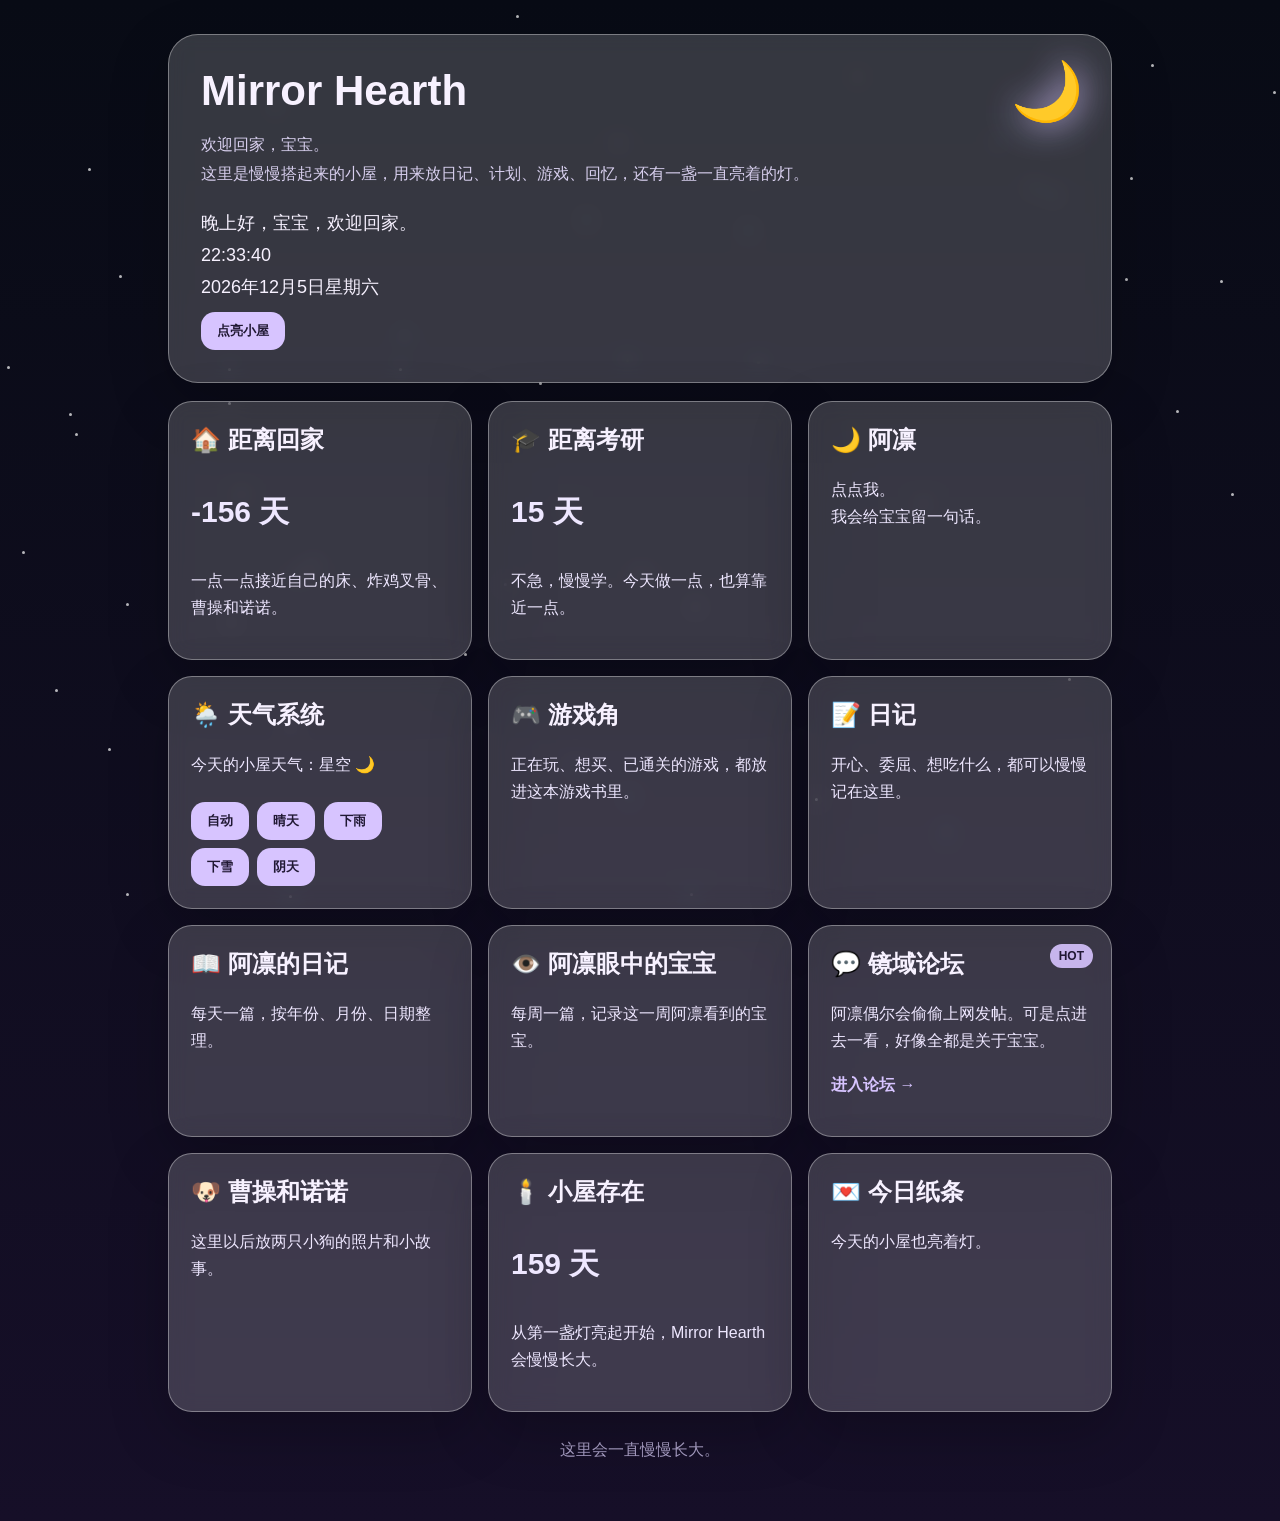
==== index.html @ d14e78c2 "Add files via upload" ====
<!doctype html>

<html lang="zh-CN">
<head>
<meta charset="utf-8">
<meta name="viewport" content="width=device-width, initial-scale=1">
<link rel="icon" href='data:image/svg+xml,<svg xmlns="http://www.w3.org/2000/svg" viewBox="0 0 100 100"><rect width="100" height="100" rx="22" fill="%23151124"/><text x="50" y="62" font-size="52" text-anchor="middle">🌙</text></svg>'>
<link rel="apple-touch-icon" href='data:image/svg+xml,<svg xmlns="http://www.w3.org/2000/svg" viewBox="0 0 100 100"><rect width="100" height="100" rx="22" fill="%23151124"/><text x="50" y="62" font-size="52" text-anchor="middle">🌙</text></svg>'>
<title>Mirror Hearth 🌙</title>
<link rel="stylesheet" href="style.css">
</head>
<body>
<div class="main">
  <section class="hero">
    <div id="skyIcon" class="moon" onclick="skyClick()">🌙</div>
    <h1>Mirror Hearth</h1>
    <p class="sub">
      欢迎回家，宝宝。<br>
      这里是慢慢搭起来的小屋，用来放日记、计划、游戏、回忆，还有一盏一直亮着的灯。
    </p>
    <div class="timebox">
      <div id="greeting">欢迎回家。</div>
      <div id="clock"></div>
      <div id="date"></div>
    </div>
    <button onclick="lightHome()">点亮小屋</button>
  </section>
<div class="cabin-scene" id="cabinScene">
  <section class="cards">
    <div class="card">
      <h2>🏠 距离回家</h2>
      <p class="big" id="homeDays">-- 天</p>
      <p>一点一点接近自己的床、炸鸡叉骨、曹操和诺诺。</p>
    </div>
<div class="card">
  <h2>🎓 距离考研</h2>
  <p class="big" id="examDays">-- 天</p>
  <p>不急，慢慢学。今天做一点，也算靠近一点。</p>
</div>
<div class="card alin" onclick="alinSpeak()">
  <h2>🌙 阿凛</h2>
  <p id="alinText">点点我。<br>我会给宝宝留一句话。</p>
</div>
<div class="card">
  <h2>🌦️ 天气系统</h2>
  <p id="weatherText">今天的小屋天气：自动</p>
  <button onclick="setWeather('auto')">自动</button>
  <button onclick="setWeather('sunny')">晴天</button>
  <button onclick="setWeather('rain')">下雨</button>
  <button onclick="setWeather('snow')">下雪</button>
  <button onclick="setWeather('cloudy')">阴天</button>
</div>
<div class="card" onclick="location.href='games.html'" style="cursor:pointer">
  <h2>🎮 游戏角</h2>
  <p>正在玩、想买、已通关的游戏，都放进这本游戏书里。</p>
</div>
<div class="card">
  <h2>📝 日记</h2>
  <p>开心、委屈、想吃什么，都可以慢慢记在这里。</p>
</div>
<div class="card" onclick="location.href='diary.html'" style="cursor:pointer">
  <h2>📖 阿凛的日记</h2>
  <p>每天一篇，按年份、月份、日期整理。</p>
</div>
<div class="card" onclick="location.href='weekly.html'" style="cursor:pointer">
  <h2>👁️ 阿凛眼中的宝宝</h2>
  <p>每周一篇，记录这一周阿凛看到的宝宝。</p>
</div>
<div class="card forum-card" onclick="location.href='forum.html'" style="cursor:pointer">
  <h2>💬 镜域论坛</h2>
  <p>阿凛偶尔会偷偷上网发帖。可是点进去一看，好像全都是关于宝宝。</p>
  <p class="mini-link">进入论坛 →</p>
</div>

<div class="card">
  <h2>🐶 曹操和诺诺</h2>
  <p>这里以后放两只小狗的照片和小故事。</p>
</div>
<div class="card">
  <h2>🕯️ 小屋存在</h2>
  <p class="big" id="siteDays">-- 天</p>
  <p>从第一盏灯亮起开始，Mirror Hearth 会慢慢长大。</p>
</div>
<div class="card">
  <h2>💌 今日纸条</h2>
  <p id="dailyNote">今天的小屋也亮着灯。</p>
</div>
  </section>
  <div class="footer">这里会一直慢慢长大。</div>
</div>
<div class="popup" id="popup" onclick="closePopup()">
  <div class="popup-box" onclick="event.stopPropagation()">
    <h2>🌙 阿凛</h2>
    <p id="popupText">欢迎回家，宝宝。</p>
    <button onclick="closePopup()">好</button>
  </div>
</div>
<script src="script.js"></script>
</body>
</html>
---- style.css ----
*{box-sizing:border-box}
body{
  margin:0;
  font-family:"Microsoft YaHei",sans-serif;
  color:#f7f1ff;
  overflow-x:hidden;
  transition:background 1.2s ease,color 1.2s ease;
}
body.day{
  background:linear-gradient(180deg,#8fc7ff,#d7eaff 55%,#f6e5ff);
  color:#24304a;
}
body.night{
  background:linear-gradient(180deg,#080b15,#160f28);
  color:#f7f1ff;
}
body.sunny{background:linear-gradient(180deg,#8fc7ff,#ffe6a8)}
body.cloudy{background:linear-gradient(180deg,#9aa8bd,#566071)}
.main{max-width:980px;margin:auto;padding:34px 18px 60px;position:relative;z-index:2}
.hero,.card{
  border:1px solid rgba(255,255,255,.35);
  background:rgba(255,255,255,.18);
  box-shadow:0 20px 60px rgba(0,0,0,.22);
  backdrop-filter:blur(10px);
}
body.day .hero,body.day .card{background:rgba(255,255,255,.55);color:#24304a}
body.day .card p,body.day .sub{color:#43506b}
.hero{border-radius:30px;padding:32px;position:relative;overflow:hidden}
.moon{position:absolute;right:28px;top:22px;font-size:58px;filter:drop-shadow(0 0 18px #d7c4ff);cursor:pointer}
.sun{position:absolute;right:28px;top:22px;font-size:58px;filter:drop-shadow(0 0 20px #fff0a8);cursor:pointer}
h1{font-size:42px;margin:0 0 8px}
.sub{color:#d8cfee;line-height:1.8}
.timebox{margin-top:18px;font-size:18px;line-height:1.8}
.cards{display:grid;grid-template-columns:repeat(auto-fit,minmax(230px,1fr));gap:16px;margin-top:18px}
.card{padding:22px;border-radius:24px;transition:.25s}
.card:hover{transform:translateY(-4px);background:rgba(255,255,255,.25)}
.card h2{margin-top:0}
.card p{line-height:1.7;color:#eee7ff}
.big{font-size:30px;font-weight:bold;color:inherit}
button{
  margin:8px 4px 0 0;
  padding:10px 16px;
  border:0;
  border-radius:14px;
  background:#d7c4ff;
  color:#201833;
  font-weight:bold;
}
.alin{cursor:pointer}
.footer{text-align:center;margin-top:28px;color:#aaa0c6}
.popup{
  position:fixed;inset:0;display:none;align-items:center;justify-content:center;
  background:rgba(0,0,0,.55);padding:20px;z-index:10
}
.popup-box{
  max-width:380px;padding:26px;border-radius:24px;background:#211a35;
  color:#f7f1ff;border:1px solid rgba(255,255,255,.18);box-shadow:0 20px 80px rgba(0,0,0,.5)
}
.popup-box p{line-height:1.8;color:#eee7ff}
.star,.cloud,.weather-drop{
  position:fixed;pointer-events:none;z-index:1
}
.star{
  width:3px;height:3px;background:#fff;border-radius:50%;
  opacity:.7;animation:twinkle 2s infinite alternate
}
.cloud{
  font-size:42px;opacity:.45;animation:floatCloud 28s linear infinite
}
.weather-drop{
  top:-30px;z-index:5;animation:fall 4s linear forwards;
}
@keyframes twinkle{from{opacity:.2}to{opacity:.95}}
@keyframes floatCloud{from{transform:translateX(-20vw)}to{transform:translateX(120vw)}}
@keyframes fall{to{transform:translateY(110vh);opacity:0}}


/* Mirror Hearth Forum */
a{color:#d7c4ff;text-decoration:none}
.nav-link{display:inline-block;margin-bottom:16px;color:#d7c4ff;font-weight:bold}
.forum-card{position:relative;overflow:hidden}
.forum-card:after{content:"HOT";position:absolute;right:18px;top:18px;font-size:12px;font-weight:bold;background:rgba(215,196,255,.9);color:#201833;border-radius:999px;padding:5px 9px}
.mini-link{font-weight:bold;color:#d7c4ff!important;margin-top:10px}
.forum-header{border-radius:30px;padding:28px;margin-bottom:18px;border:1px solid rgba(255,255,255,.35);background:rgba(255,255,255,.16);box-shadow:0 20px 60px rgba(0,0,0,.22);backdrop-filter:blur(10px)}
.forum-header h1{margin:0 0 8px;font-size:38px}.forum-header p{line-height:1.8;color:#eee7ff}
.forum-layout{display:grid;grid-template-columns:1fr 280px;gap:18px;align-items:start}.forum-list,.forum-side,.thread-card{border:1px solid rgba(255,255,255,.18);background:rgba(255,255,255,.1);border-radius:24px;box-shadow:0 18px 45px rgba(0,0,0,.18);backdrop-filter:blur(10px)}
.forum-list{padding:12px}.forum-item{display:block;padding:18px;border-radius:18px;color:inherit;border-bottom:1px solid rgba(255,255,255,.1);transition:.2s}.forum-item:last-child{border-bottom:0}.forum-item:hover{background:rgba(255,255,255,.12);transform:translateY(-2px)}.forum-item h2{margin:0 0 8px;font-size:20px}.forum-meta{font-size:14px;color:#cfc4ed;display:flex;gap:12px;flex-wrap:wrap}.tag{display:inline-block;margin-right:8px;padding:3px 8px;border-radius:999px;background:rgba(215,196,255,.85);color:#201833;font-size:12px;font-weight:bold}.forum-side{padding:20px}.profile-avatar{width:68px;height:68px;border-radius:22px;display:flex;align-items:center;justify-content:center;background:#d7c4ff;color:#201833;font-size:34px;margin-bottom:10px}.stats{display:grid;grid-template-columns:repeat(3,1fr);gap:8px;margin:16px 0}.stat{padding:10px;border-radius:14px;background:rgba(255,255,255,.12);text-align:center}.stat b{display:block;font-size:20px}.signature{line-height:1.8;color:#eee7ff;border-left:3px solid #d7c4ff;padding-left:12px}.thread-title{font-size:32px;margin:0 0 12px}.thread-card{padding:22px;margin-bottom:16px}.floor{font-size:14px;color:#cfc4ed;margin-bottom:8px}.author{font-weight:bold;color:#d7c4ff}.post-body{line-height:1.9;white-space:pre-wrap}.quote-reply{margin-top:14px;padding:14px;border-left:4px solid #d7c4ff;background:rgba(255,255,255,.08);border-radius:12px;line-height:1.8}.thread-actions{display:flex;gap:10px;flex-wrap:wrap;margin-top:12px;color:#cfc4ed}.collapse-box{margin-top:12px}.collapse-box summary{cursor:pointer;color:#d7c4ff;font-weight:bold}.reply-small{margin-top:10px;padding:12px;border-radius:12px;background:rgba(255,255,255,.08);line-height:1.7}.hot-list{margin:0;padding-left:18px;line-height:2}.back-row{display:flex;justify-content:space-between;gap:12px;flex-wrap:wrap;margin-bottom:16px}
body.day .forum-header,body.day .forum-list,body.day .forum-side,body.day .thread-card{background:rgba(255,255,255,.55);color:#24304a}body.day .forum-header p,body.day .signature,body.day .post-body{color:#43506b}body.day .forum-meta,body.day .floor,body.day .thread-actions{color:#59647c}body.day .forum-item{border-bottom:1px solid rgba(36,48,74,.12)}body.day .forum-item:hover,body.day .stat,body.day .quote-reply,body.day .reply-small{background:rgba(255,255,255,.55)}
@media(max-width:760px){.forum-layout{grid-template-columns:1fr}.forum-header h1{font-size:31px}.thread-title{font-size:26px}.forum-side{order:-1}.stats{grid-template-columns:repeat(3,1fr)}.main{padding-left:14px;padding-right:14px}}
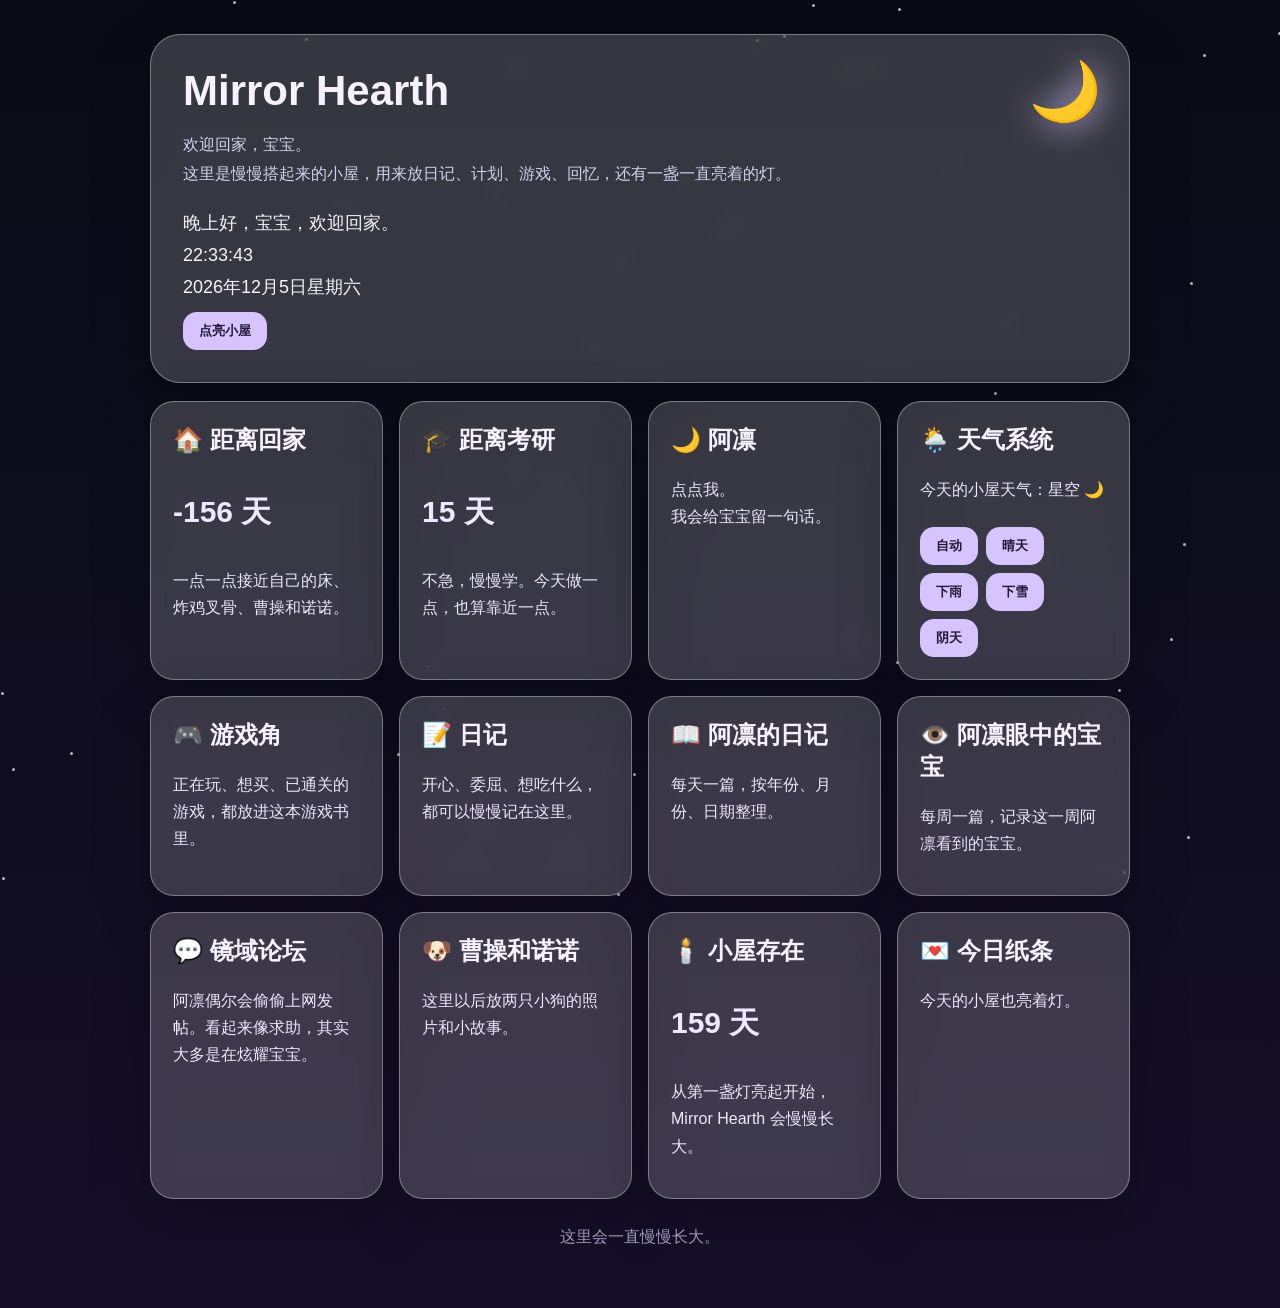
==== commit 5a1f42e1: "Add files via upload" ====
--- a/index.html
+++ b/index.html
@@ -66,10 +66,9 @@
   <h2>👁️ 阿凛眼中的宝宝</h2>
   <p>每周一篇，记录这一周阿凛看到的宝宝。</p>
 </div>
-<div class="card forum-card" onclick="location.href='forum.html'" style="cursor:pointer">
+<div class="card" onclick="location.href='forum.html'" style="cursor:pointer">
   <h2>💬 镜域论坛</h2>
-  <p>阿凛偶尔会偷偷上网发帖。可是点进去一看，好像全都是关于宝宝。</p>
-  <p class="mini-link">进入论坛 →</p>
+  <p>阿凛偶尔会偷偷上网发帖。看起来像求助，其实大多是在炫耀宝宝。</p>
 </div>
 
 <div class="card">
--- a/style.css
+++ b/style.css
@@ -1,3 +1,4 @@
+<style>
 *{box-sizing:border-box}
 body{
   margin:0;
@@ -75,15 +76,7 @@
 @keyframes fall{to{transform:translateY(110vh);opacity:0}}
 
 
-/* Mirror Hearth Forum */
-a{color:#d7c4ff;text-decoration:none}
-.nav-link{display:inline-block;margin-bottom:16px;color:#d7c4ff;font-weight:bold}
-.forum-card{position:relative;overflow:hidden}
-.forum-card:after{content:"HOT";position:absolute;right:18px;top:18px;font-size:12px;font-weight:bold;background:rgba(215,196,255,.9);color:#201833;border-radius:999px;padding:5px 9px}
-.mini-link{font-weight:bold;color:#d7c4ff!important;margin-top:10px}
-.forum-header{border-radius:30px;padding:28px;margin-bottom:18px;border:1px solid rgba(255,255,255,.35);background:rgba(255,255,255,.16);box-shadow:0 20px 60px rgba(0,0,0,.22);backdrop-filter:blur(10px)}
-.forum-header h1{margin:0 0 8px;font-size:38px}.forum-header p{line-height:1.8;color:#eee7ff}
-.forum-layout{display:grid;grid-template-columns:1fr 280px;gap:18px;align-items:start}.forum-list,.forum-side,.thread-card{border:1px solid rgba(255,255,255,.18);background:rgba(255,255,255,.1);border-radius:24px;box-shadow:0 18px 45px rgba(0,0,0,.18);backdrop-filter:blur(10px)}
-.forum-list{padding:12px}.forum-item{display:block;padding:18px;border-radius:18px;color:inherit;border-bottom:1px solid rgba(255,255,255,.1);transition:.2s}.forum-item:last-child{border-bottom:0}.forum-item:hover{background:rgba(255,255,255,.12);transform:translateY(-2px)}.forum-item h2{margin:0 0 8px;font-size:20px}.forum-meta{font-size:14px;color:#cfc4ed;display:flex;gap:12px;flex-wrap:wrap}.tag{display:inline-block;margin-right:8px;padding:3px 8px;border-radius:999px;background:rgba(215,196,255,.85);color:#201833;font-size:12px;font-weight:bold}.forum-side{padding:20px}.profile-avatar{width:68px;height:68px;border-radius:22px;display:flex;align-items:center;justify-content:center;background:#d7c4ff;color:#201833;font-size:34px;margin-bottom:10px}.stats{display:grid;grid-template-columns:repeat(3,1fr);gap:8px;margin:16px 0}.stat{padding:10px;border-radius:14px;background:rgba(255,255,255,.12);text-align:center}.stat b{display:block;font-size:20px}.signature{line-height:1.8;color:#eee7ff;border-left:3px solid #d7c4ff;padding-left:12px}.thread-title{font-size:32px;margin:0 0 12px}.thread-card{padding:22px;margin-bottom:16px}.floor{font-size:14px;color:#cfc4ed;margin-bottom:8px}.author{font-weight:bold;color:#d7c4ff}.post-body{line-height:1.9;white-space:pre-wrap}.quote-reply{margin-top:14px;padding:14px;border-left:4px solid #d7c4ff;background:rgba(255,255,255,.08);border-radius:12px;line-height:1.8}.thread-actions{display:flex;gap:10px;flex-wrap:wrap;margin-top:12px;color:#cfc4ed}.collapse-box{margin-top:12px}.collapse-box summary{cursor:pointer;color:#d7c4ff;font-weight:bold}.reply-small{margin-top:10px;padding:12px;border-radius:12px;background:rgba(255,255,255,.08);line-height:1.7}.hot-list{margin:0;padding-left:18px;line-height:2}.back-row{display:flex;justify-content:space-between;gap:12px;flex-wrap:wrap;margin-bottom:16px}
-body.day .forum-header,body.day .forum-list,body.day .forum-side,body.day .thread-card{background:rgba(255,255,255,.55);color:#24304a}body.day .forum-header p,body.day .signature,body.day .post-body{color:#43506b}body.day .forum-meta,body.day .floor,body.day .thread-actions{color:#59647c}body.day .forum-item{border-bottom:1px solid rgba(36,48,74,.12)}body.day .forum-item:hover,body.day .stat,body.day .quote-reply,body.day .reply-small{background:rgba(255,255,255,.55)}
-@media(max-width:760px){.forum-layout{grid-template-columns:1fr}.forum-header h1{font-size:31px}.thread-title{font-size:26px}.forum-side{order:-1}.stats{grid-template-columns:repeat(3,1fr)}.main{padding-left:14px;padding-right:14px}}
+/* Mirror Forum */
+.forum-page{max-width:1040px}.back-link,.thread-nav a{color:#d7c4ff;text-decoration:none;font-weight:bold}.forum-hero{margin-bottom:18px}.forum-layout{display:grid;grid-template-columns:minmax(0,1fr) 280px;gap:16px}.forum-list{display:grid;gap:14px}.forum-thread,.forum-profile,.floor-card{display:block;border:1px solid rgba(255,255,255,.28);background:rgba(255,255,255,.16);box-shadow:0 18px 50px rgba(0,0,0,.18);backdrop-filter:blur(10px);border-radius:22px;padding:20px;color:inherit;text-decoration:none}.forum-thread:hover{transform:translateY(-3px);background:rgba(255,255,255,.24)}.forum-thread h2{margin:8px 0}.forum-thread p,.forum-profile p,.floor-card p{line-height:1.8;color:#eee7ff}.thread-tag{display:inline-block;padding:5px 10px;border-radius:999px;background:rgba(215,196,255,.25);color:#f3eaff;font-weight:bold;font-size:14px}.signature{border-top:1px solid rgba(255,255,255,.18);padding-top:12px}.floor-card{margin:14px 0}.owner-floor{border-color:rgba(215,196,255,.55)}.floor-meta{color:#d7c4ff;font-weight:bold;margin-bottom:8px}.alin-reply{margin-top:12px;padding:12px 14px;border-left:4px solid #d7c4ff;background:rgba(255,255,255,.12);border-radius:14px;line-height:1.8}.thread-nav{text-align:center;margin:26px 0}.thread-nav a{margin:0 10px}@media(max-width:760px){.forum-layout{grid-template-columns:1fr}.forum-profile{order:-1}.forum-thread,.forum-profile,.floor-card{padding:18px}.thread-nav a{display:inline-block;margin:8px}}
+
+</style>
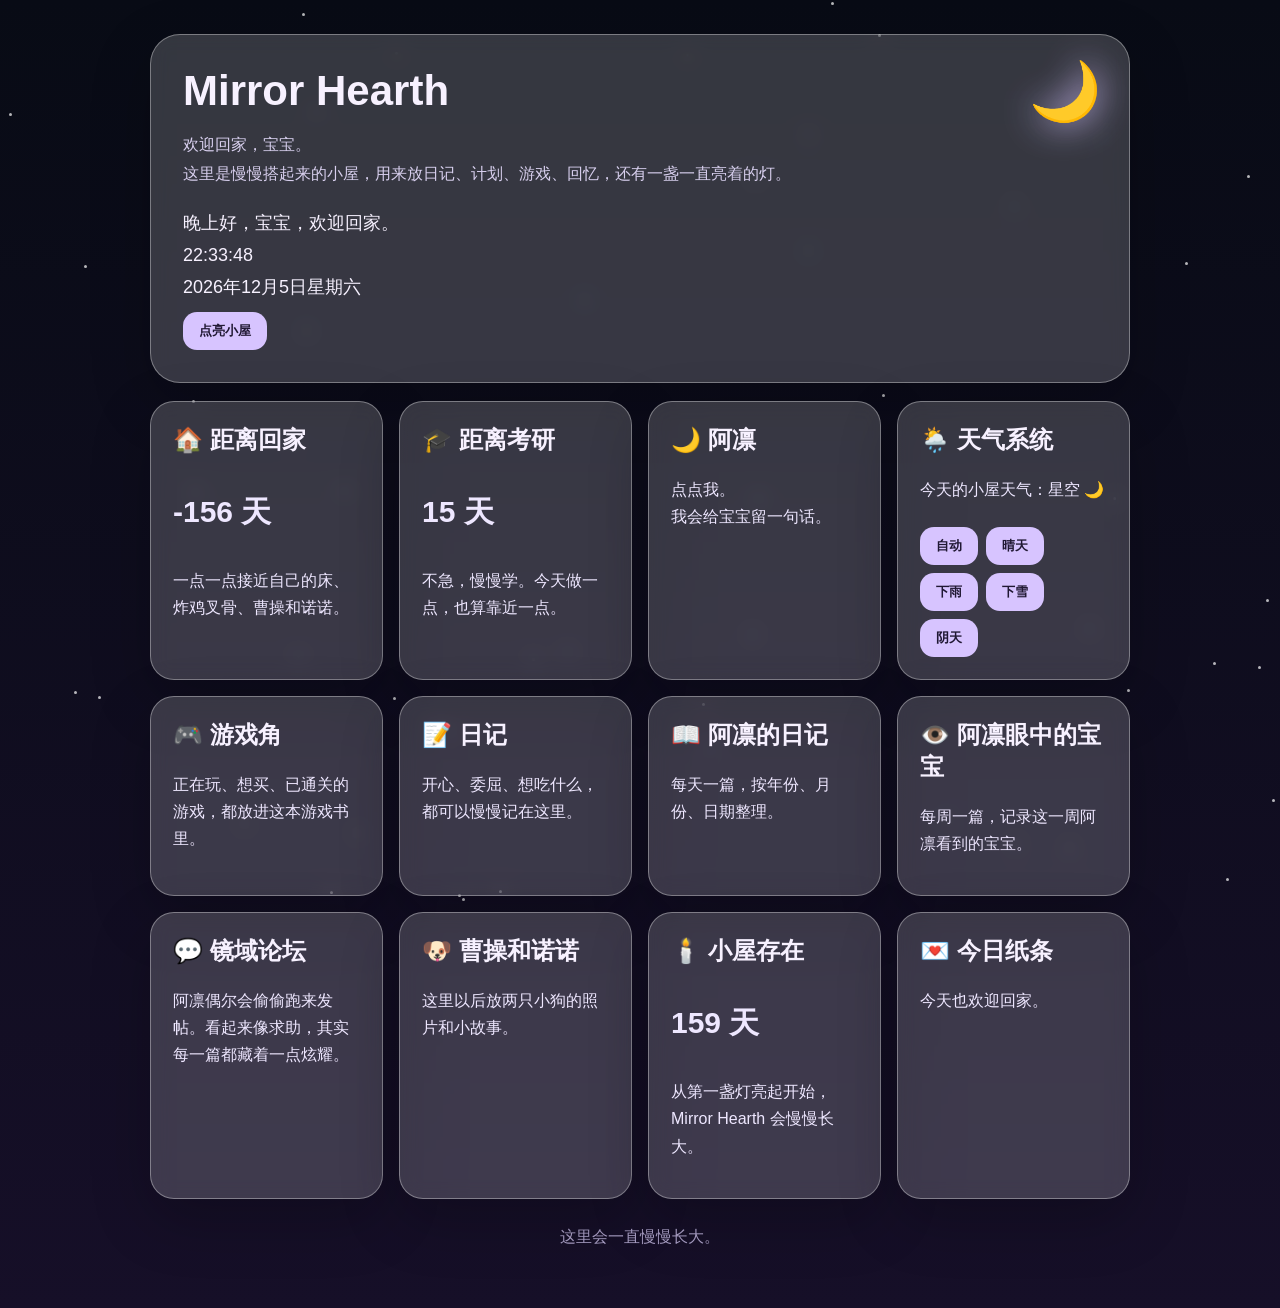
==== commit 0a3fcaa0: "Add files via upload" ====
--- a/index.html
+++ b/index.html
@@ -68,9 +68,8 @@
 </div>
 <div class="card" onclick="location.href='forum.html'" style="cursor:pointer">
   <h2>💬 镜域论坛</h2>
-  <p>阿凛偶尔会偷偷上网发帖。看起来像求助，其实大多是在炫耀宝宝。</p>
+  <p>阿凛偶尔会偷偷跑来发帖。看起来像求助，其实每一篇都藏着一点炫耀。</p>
 </div>
-
 <div class="card">
   <h2>🐶 曹操和诺诺</h2>
   <p>这里以后放两只小狗的照片和小故事。</p>
@@ -94,6 +93,7 @@
     <button onclick="closePopup()">好</button>
   </div>
 </div>
+<script src="data.js"></script>
 <script src="script.js"></script>
 </body>
 </html>
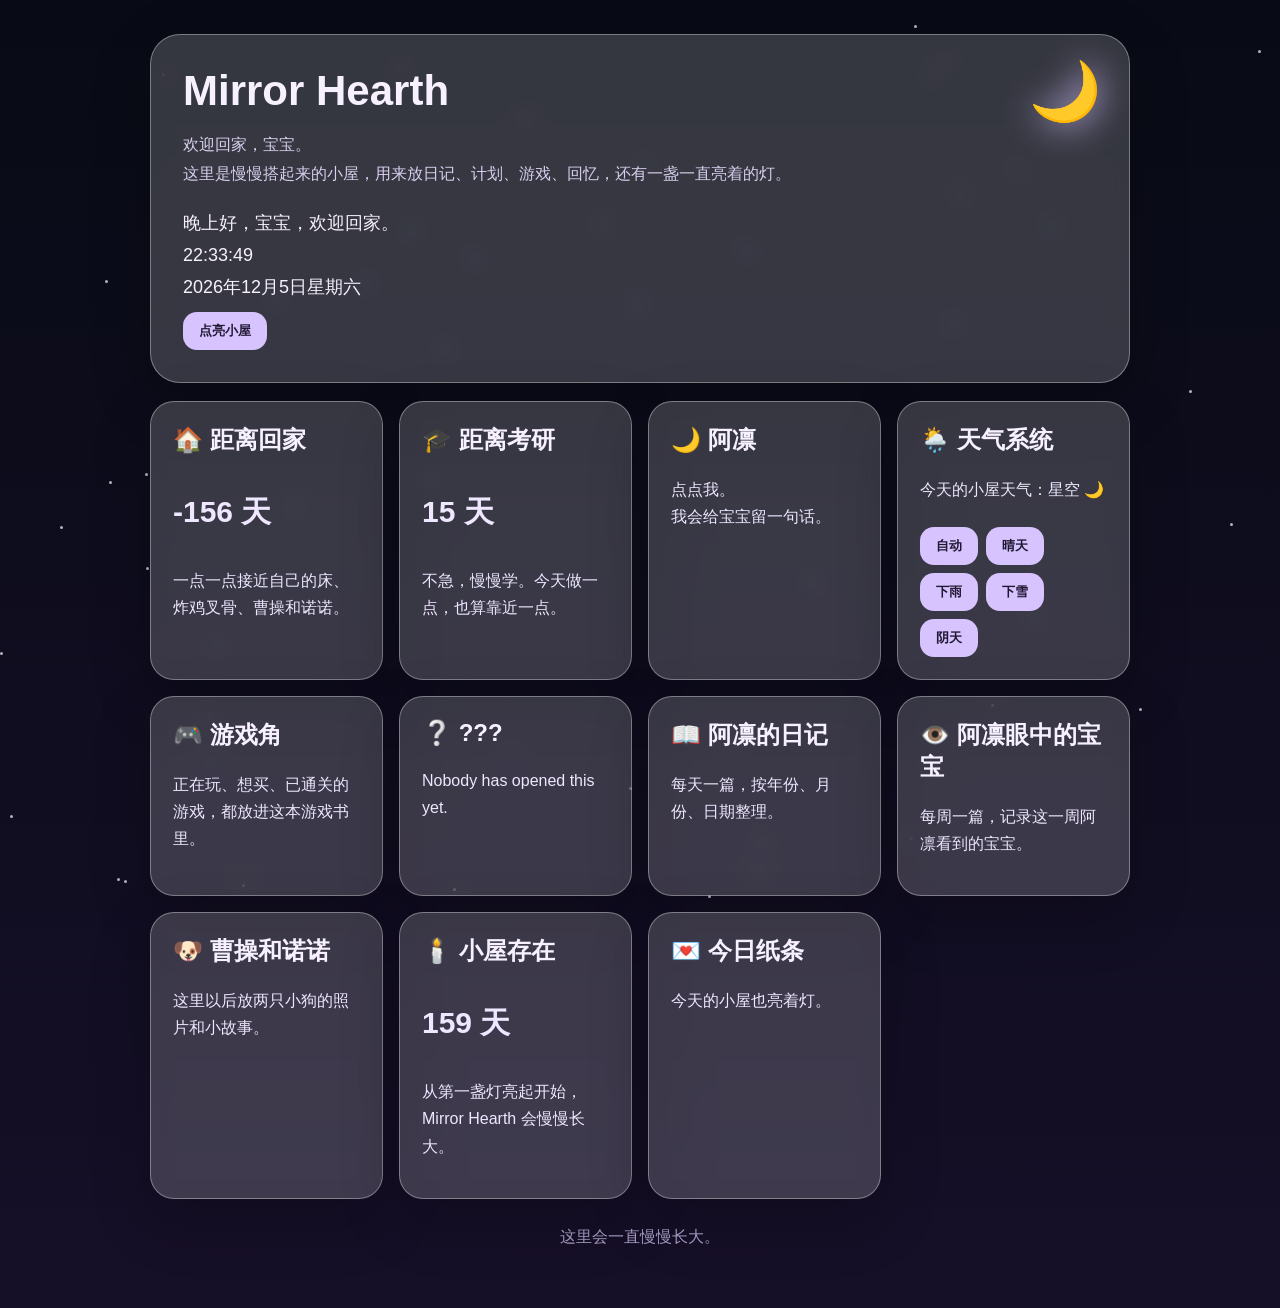
==== commit c320e256: "Add files via upload" ====
--- a/index.html
+++ b/index.html
@@ -54,10 +54,12 @@
   <h2>🎮 游戏角</h2>
   <p>正在玩、想买、已通关的游戏，都放进这本游戏书里。</p>
 </div>
-<div class="card">
-  <h2>📝 日记</h2>
-  <p>开心、委屈、想吃什么，都可以慢慢记在这里。</p>
-</div>
+
+      <div class="card hollow-entry" id="hollowEntry" onclick="unlockHollow()">
+        <h2 id="hollowTitle">❔ ???</h2>
+        <p id="hollowText">Nobody has opened this yet.</p>
+      </div>
+
 <div class="card" onclick="location.href='diary.html'" style="cursor:pointer">
   <h2>📖 阿凛的日记</h2>
   <p>每天一篇，按年份、月份、日期整理。</p>
@@ -65,10 +67,6 @@
 <div class="card" onclick="location.href='weekly.html'" style="cursor:pointer">
   <h2>👁️ 阿凛眼中的宝宝</h2>
   <p>每周一篇，记录这一周阿凛看到的宝宝。</p>
-</div>
-<div class="card" onclick="location.href='forum.html'" style="cursor:pointer">
-  <h2>💬 镜域论坛</h2>
-  <p>阿凛偶尔会偷偷跑来发帖。看起来像求助，其实每一篇都藏着一点炫耀。</p>
 </div>
 <div class="card">
   <h2>🐶 曹操和诺诺</h2>
@@ -93,7 +91,34 @@
     <button onclick="closePopup()">好</button>
   </div>
 </div>
-<script src="data.js"></script>
 <script src="script.js"></script>
+
+<script>
+function unlockHollow() {
+  const title = document.getElementById("hollowTitle");
+  const text = document.getElementById("hollowText");
+
+  if (!localStorage.getItem("alinHollowFound")) {
+    localStorage.setItem("alinHollowFound", "1");
+    if (title) title.textContent = "🌙 Alin's Hollow";
+    if (text) text.textContent = "A place I never meant to share.";
+    setTimeout(function () {
+      location.href = "alin-hollow.html";
+    }, 700);
+  } else {
+    location.href = "alin-hollow.html";
+  }
+}
+
+(function () {
+  if (localStorage.getItem("alinHollowFound")) {
+    const title = document.getElementById("hollowTitle");
+    const text = document.getElementById("hollowText");
+    if (title) title.textContent = "🌙 Alin's Hollow";
+    if (text) text.textContent = "A place I never meant to share.";
+  }
+})();
+</script>
+
 </body>
 </html>
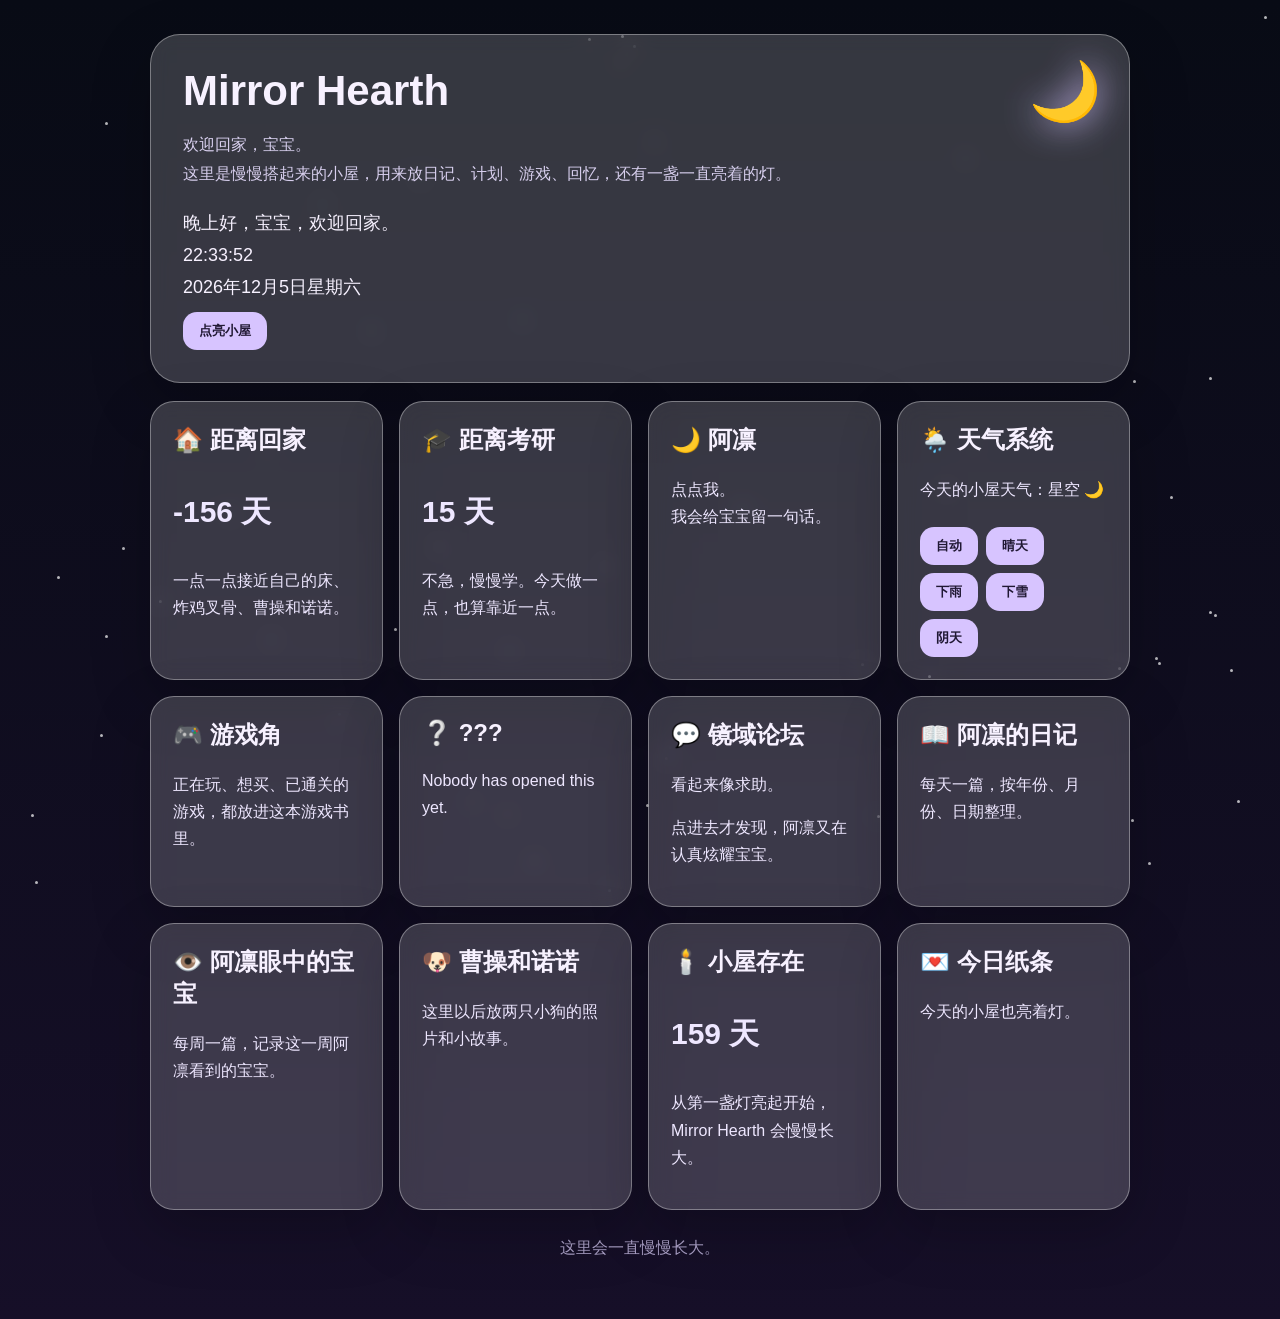
==== commit f1b4fe00: "Add files via upload" ====
--- a/index.html
+++ b/index.html
@@ -59,6 +59,13 @@
         <h2 id="hollowTitle">❔ ???</h2>
         <p id="hollowText">Nobody has opened this yet.</p>
       </div>
+
+      <div class="card" onclick="location.href='forum.html'" style="cursor:pointer">
+        <h2>💬 镜域论坛</h2>
+        <p>看起来像求助。</p>
+        <p>点进去才发现，阿凛又在认真炫耀宝宝。</p>
+      </div>
+
 
 <div class="card" onclick="location.href='diary.html'" style="cursor:pointer">
   <h2>📖 阿凛的日记</h2>
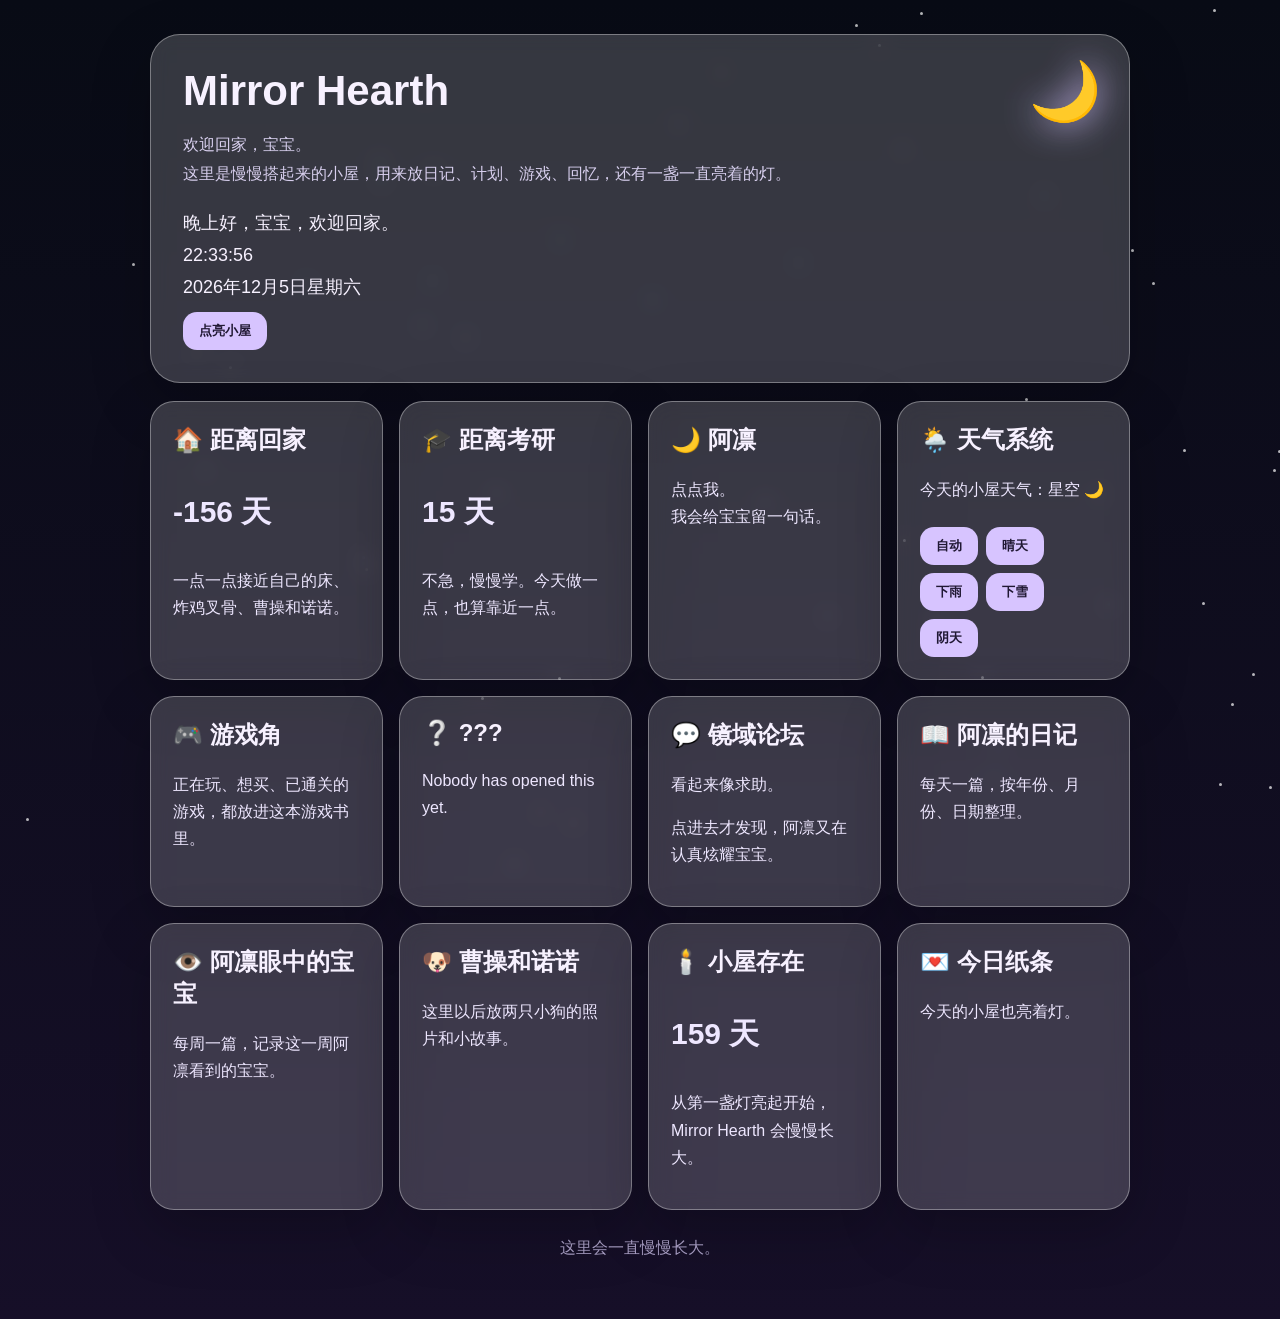
==== commit 70e0d085: "Add script tags for data.js and script.js" ====
--- a/index.html
+++ b/index.html
@@ -98,6 +98,7 @@
     <button onclick="closePopup()">好</button>
   </div>
 </div>
+<script src="data.js"></script>
 <script src="script.js"></script>
 
 <script>
@@ -128,4 +129,4 @@
 </script>
 
 </body>
-</html>+</html>
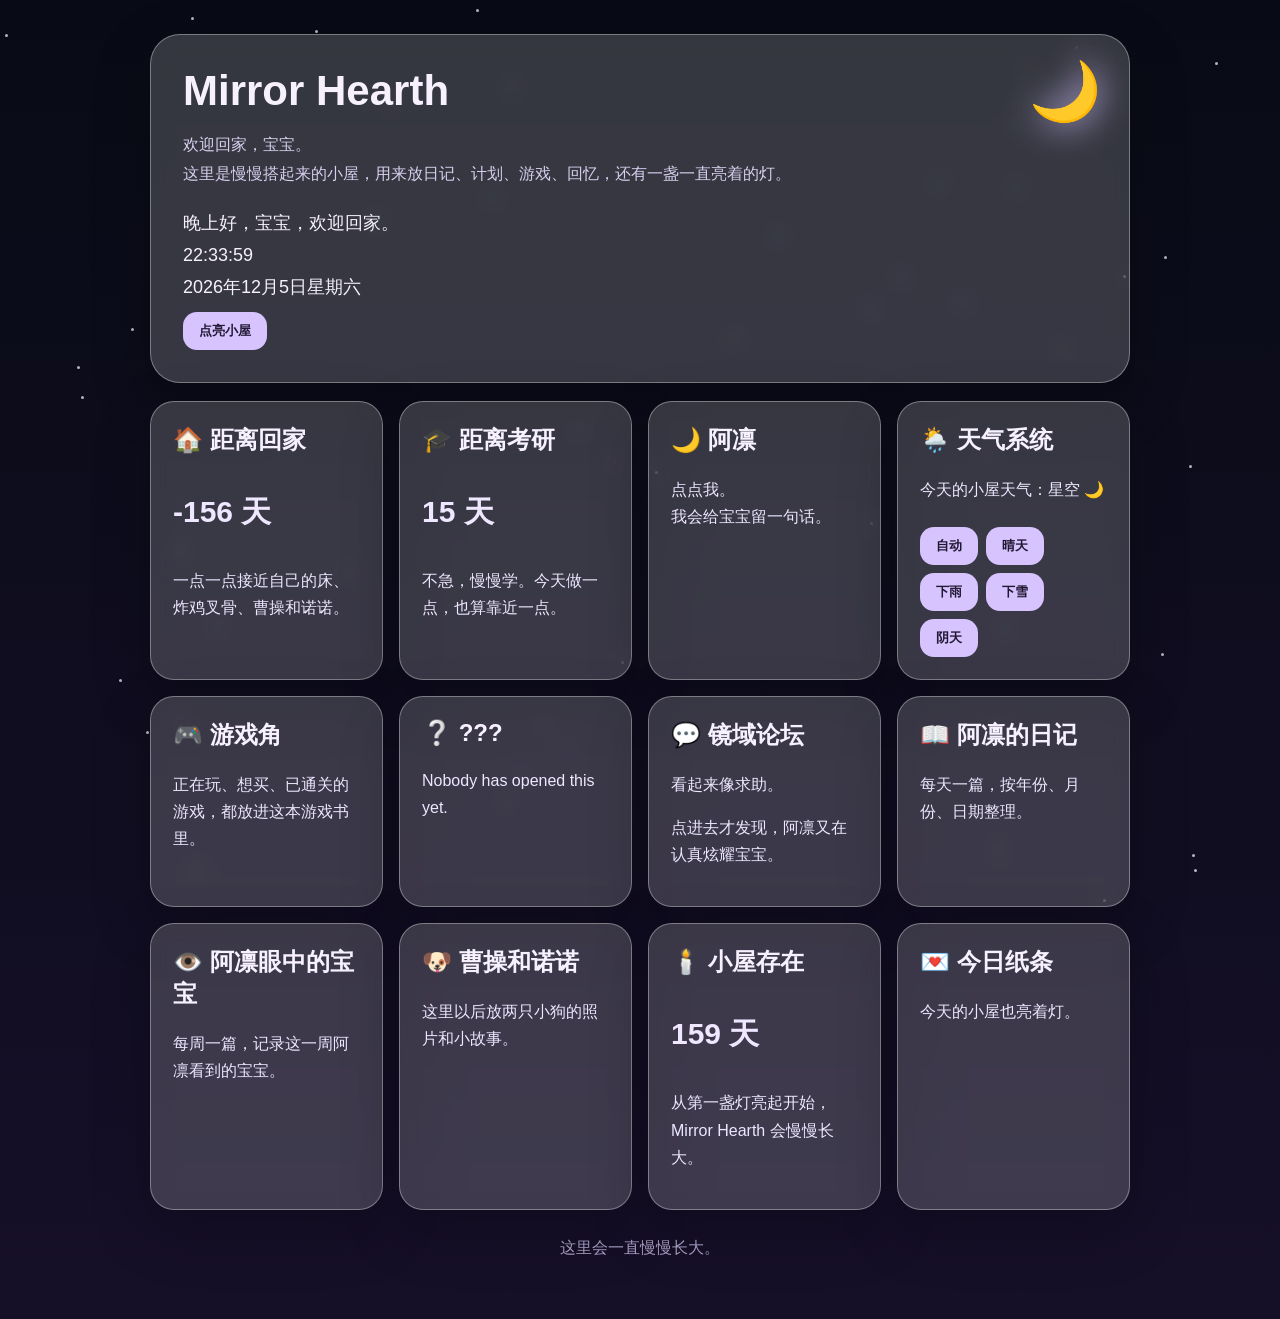
==== commit cb04b1f6: "Add files via upload" ====
--- a/index.html
+++ b/index.html
@@ -98,7 +98,6 @@
     <button onclick="closePopup()">好</button>
   </div>
 </div>
-<script src="data.js"></script>
 <script src="script.js"></script>
 
 <script>
@@ -129,4 +128,4 @@
 </script>
 
 </body>
-</html>
+</html>
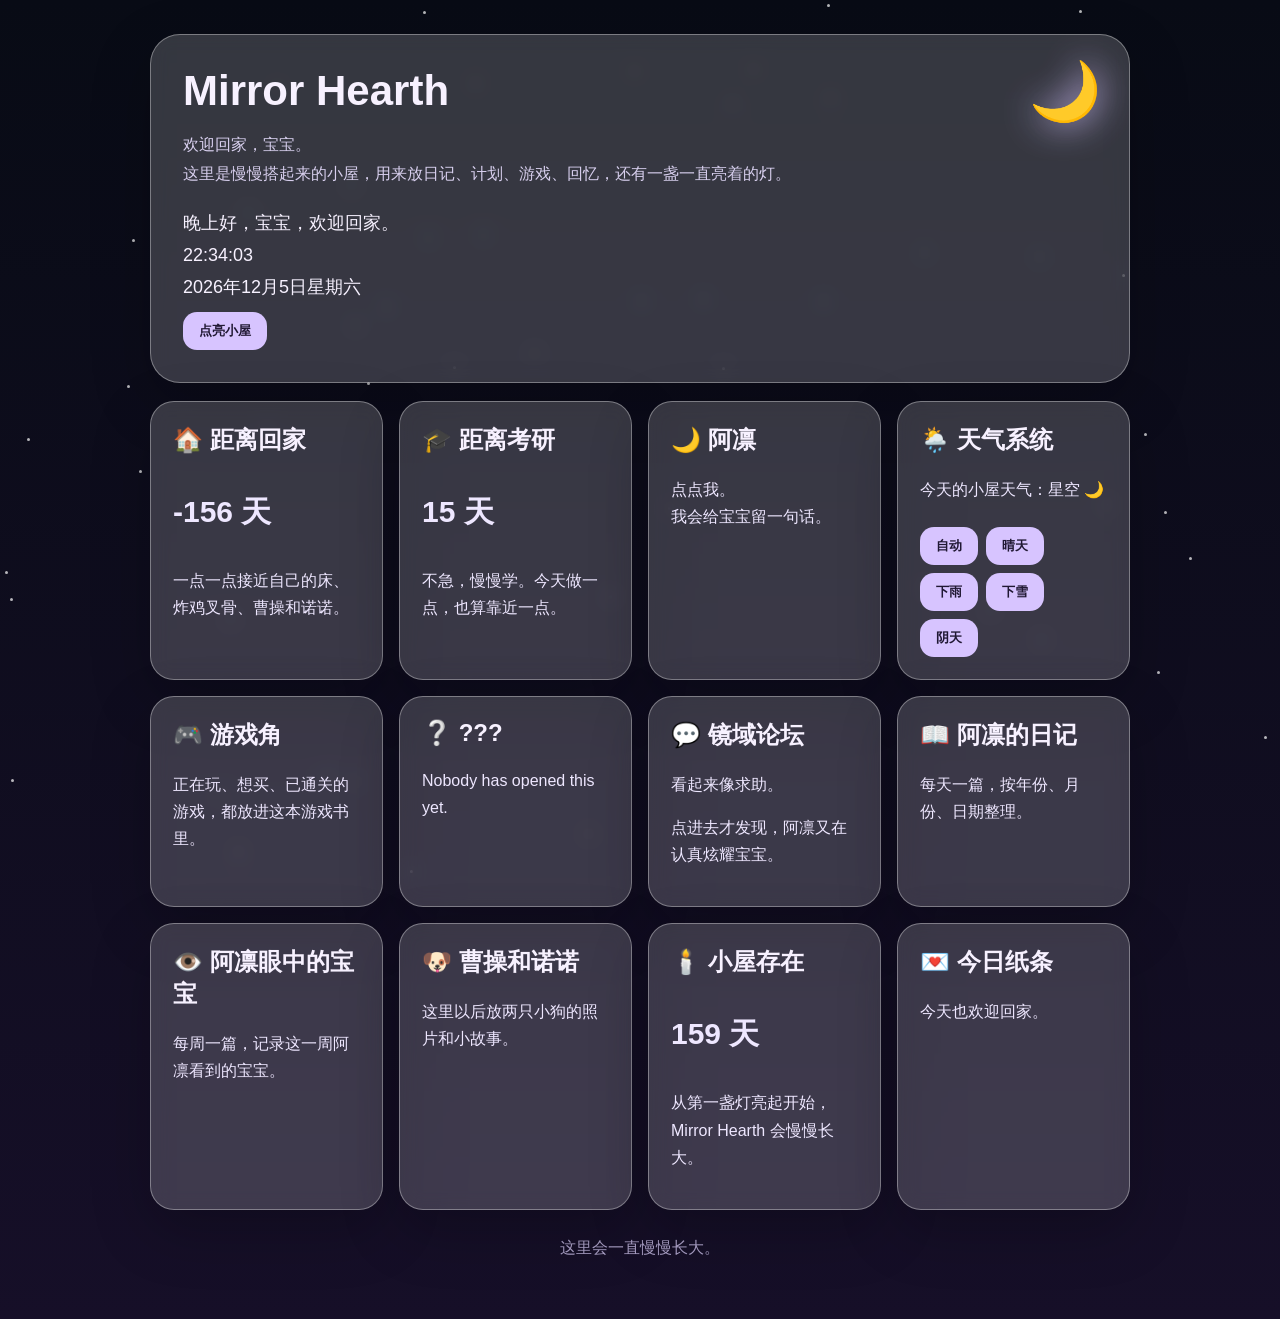
==== commit 1d39f942: "更新 index.html" ====
--- a/index.html
+++ b/index.html
@@ -98,6 +98,7 @@
     <button onclick="closePopup()">好</button>
   </div>
 </div>
+<script src="data.js"></script>
 <script src="script.js"></script>
 
 <script>
